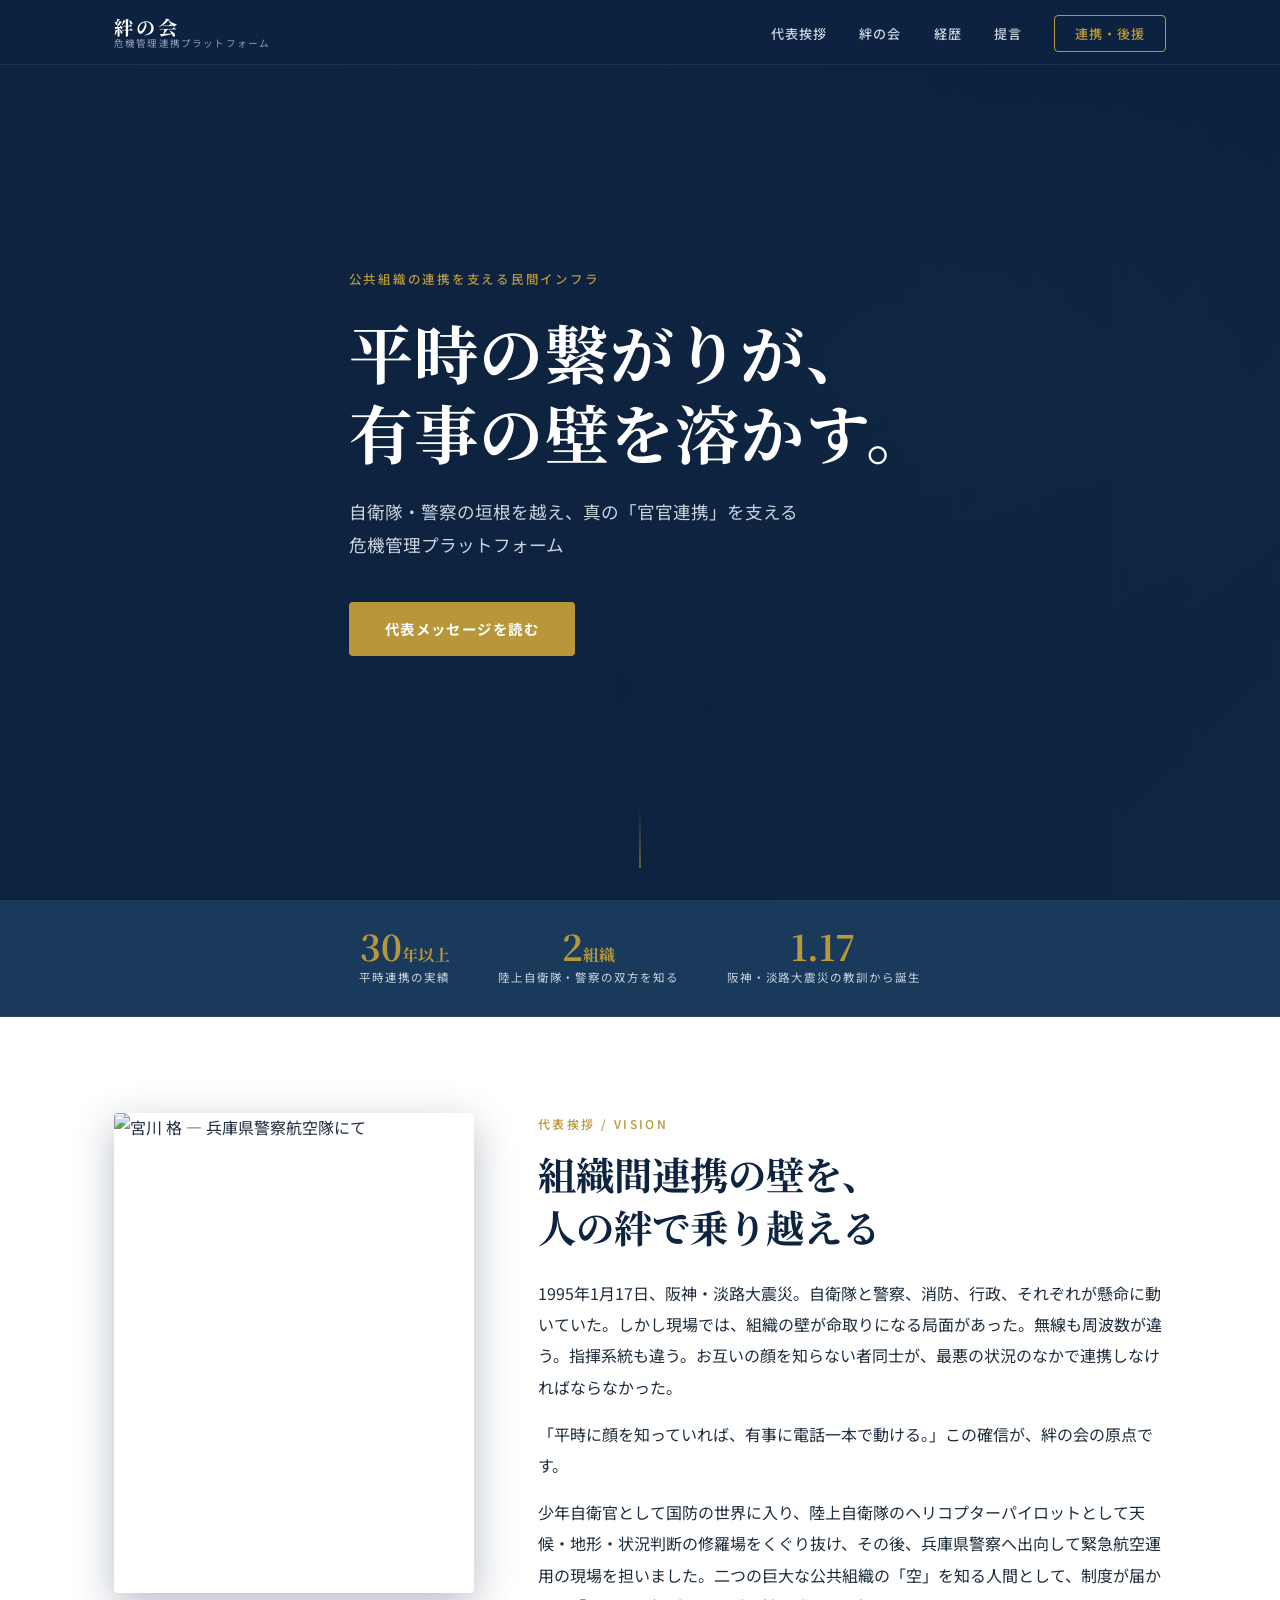
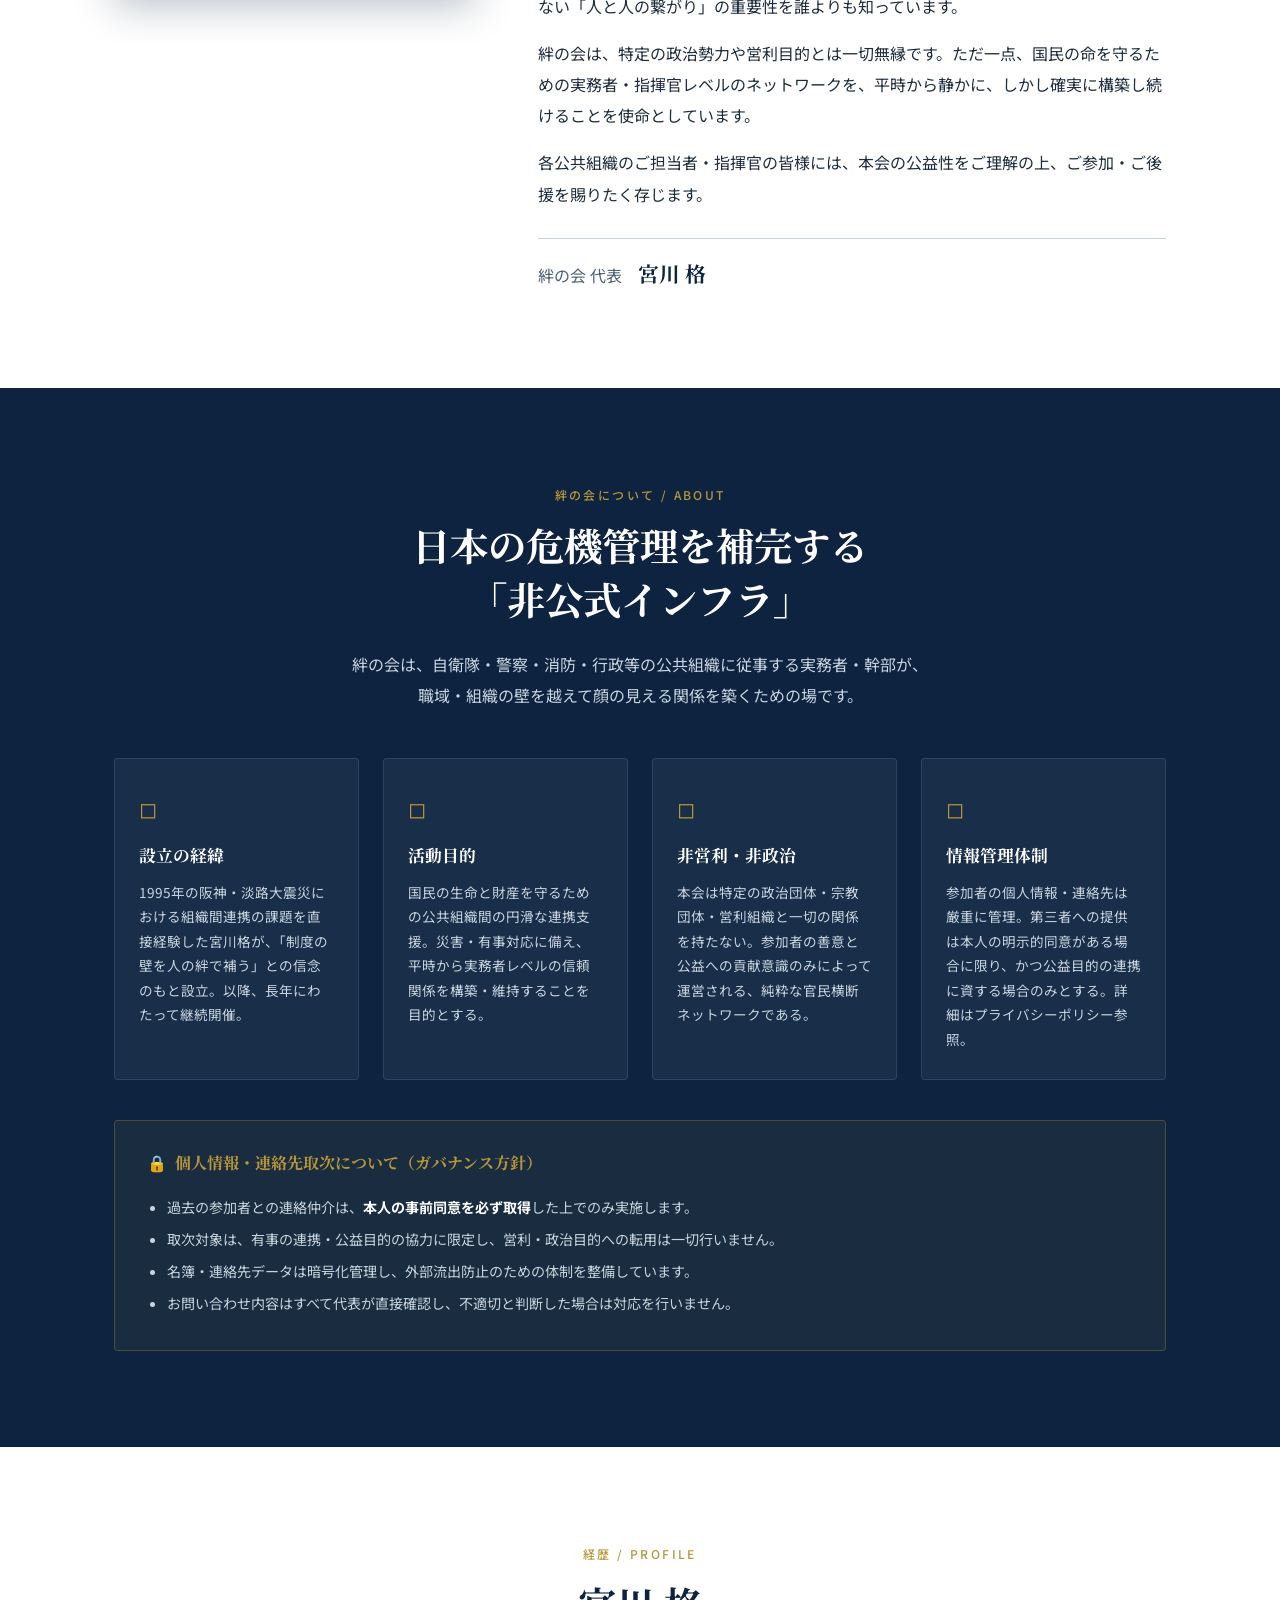
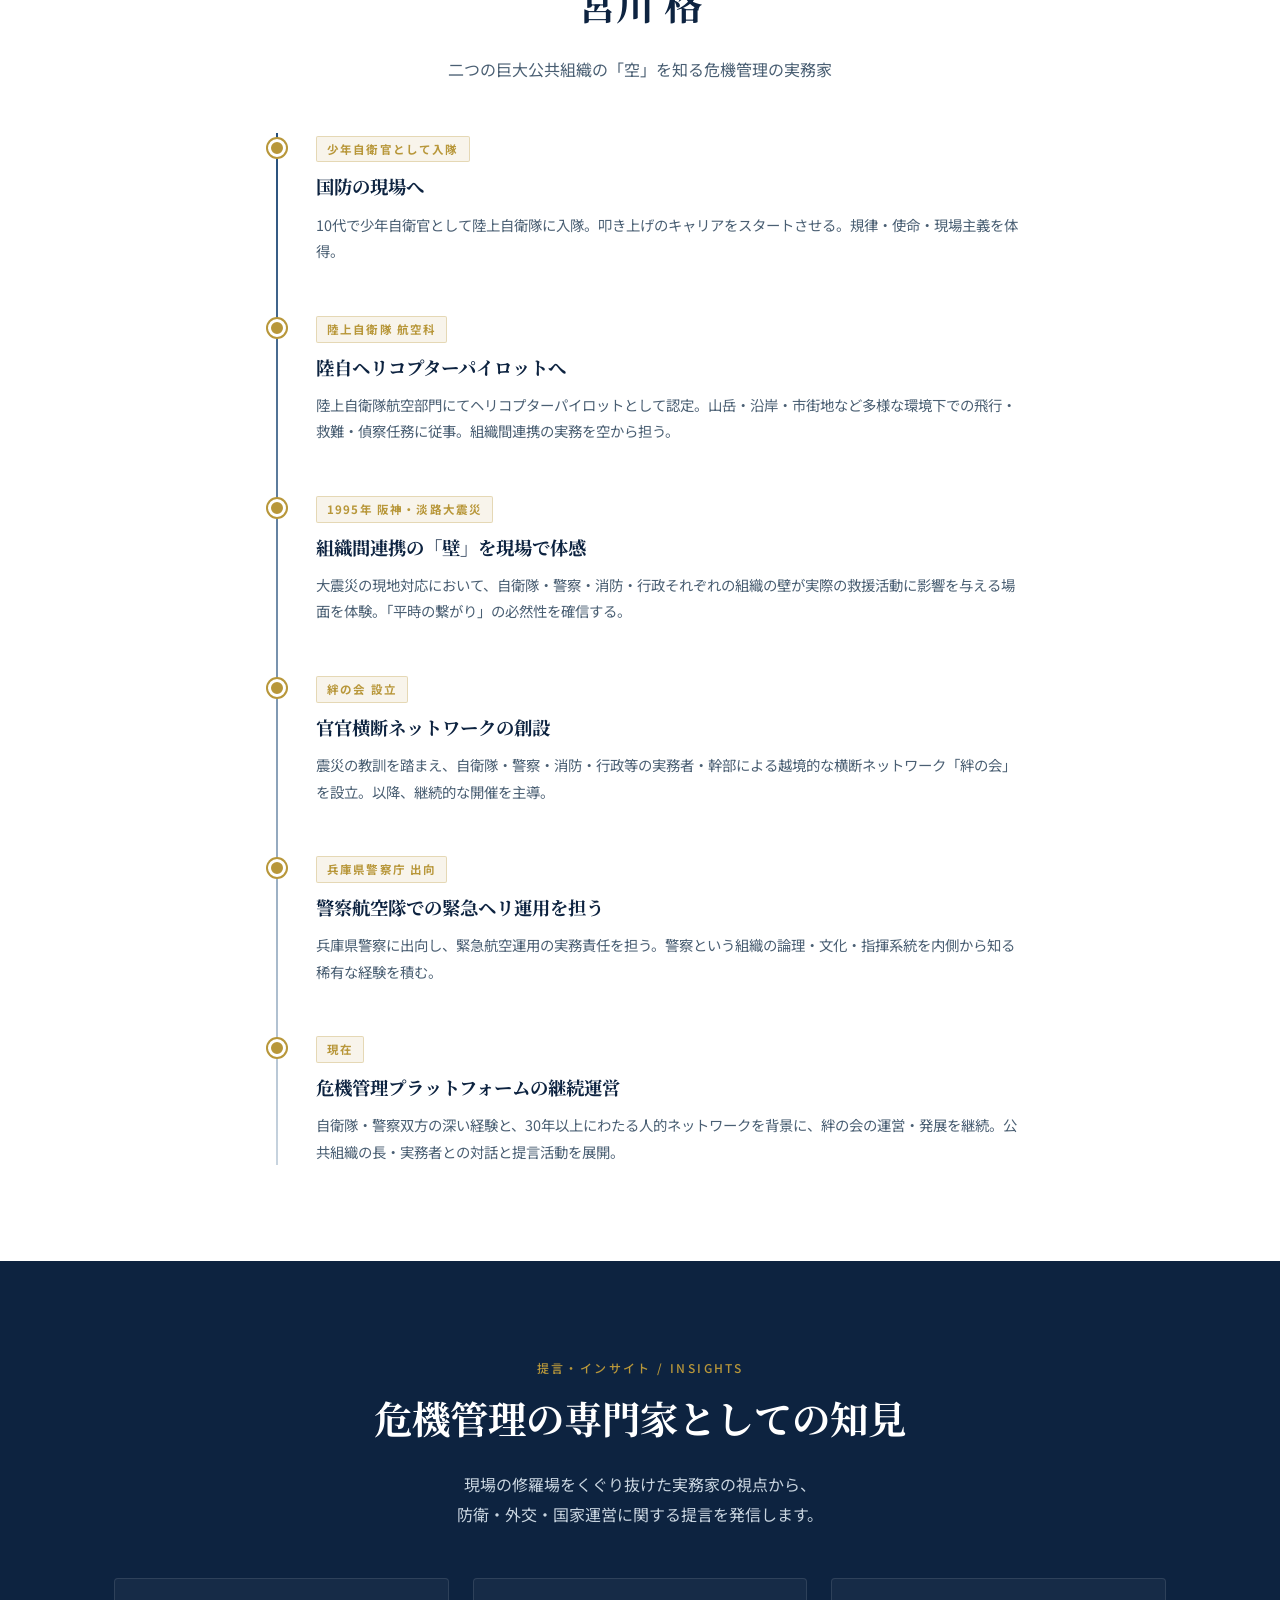
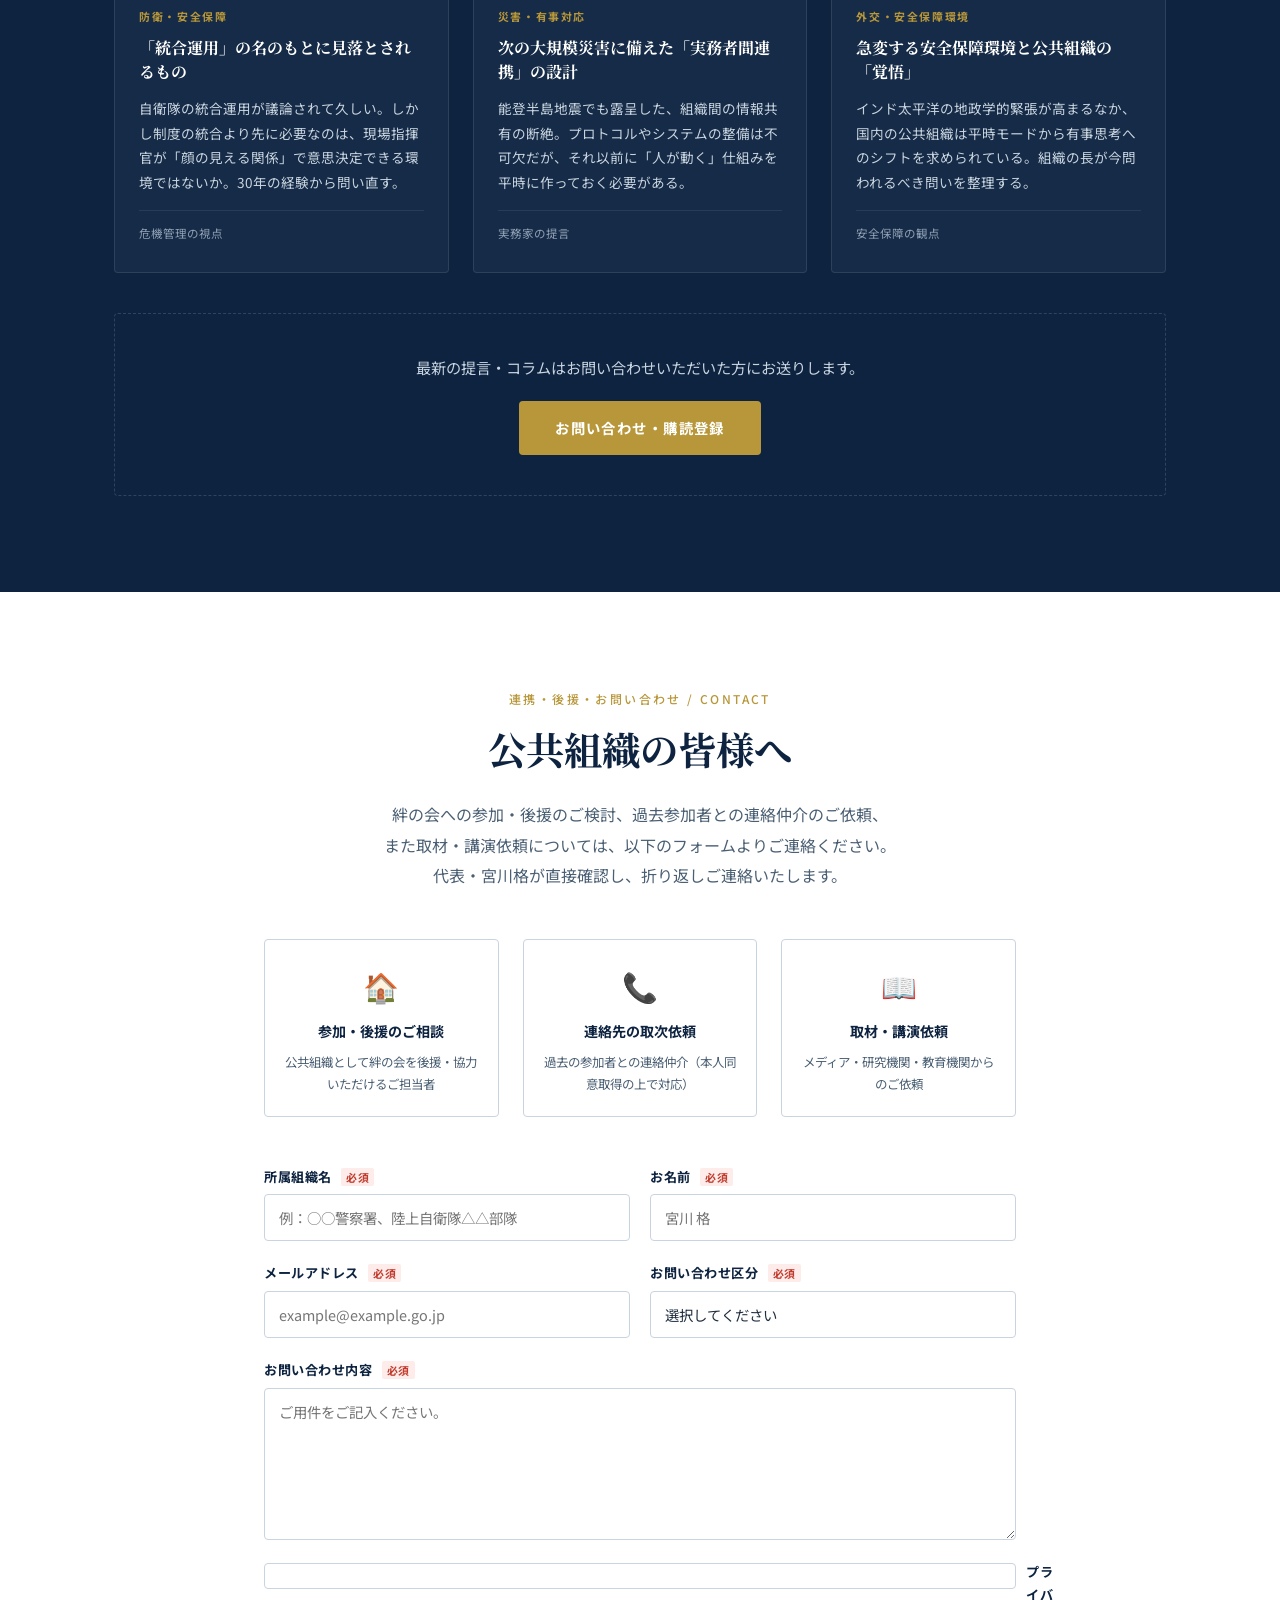
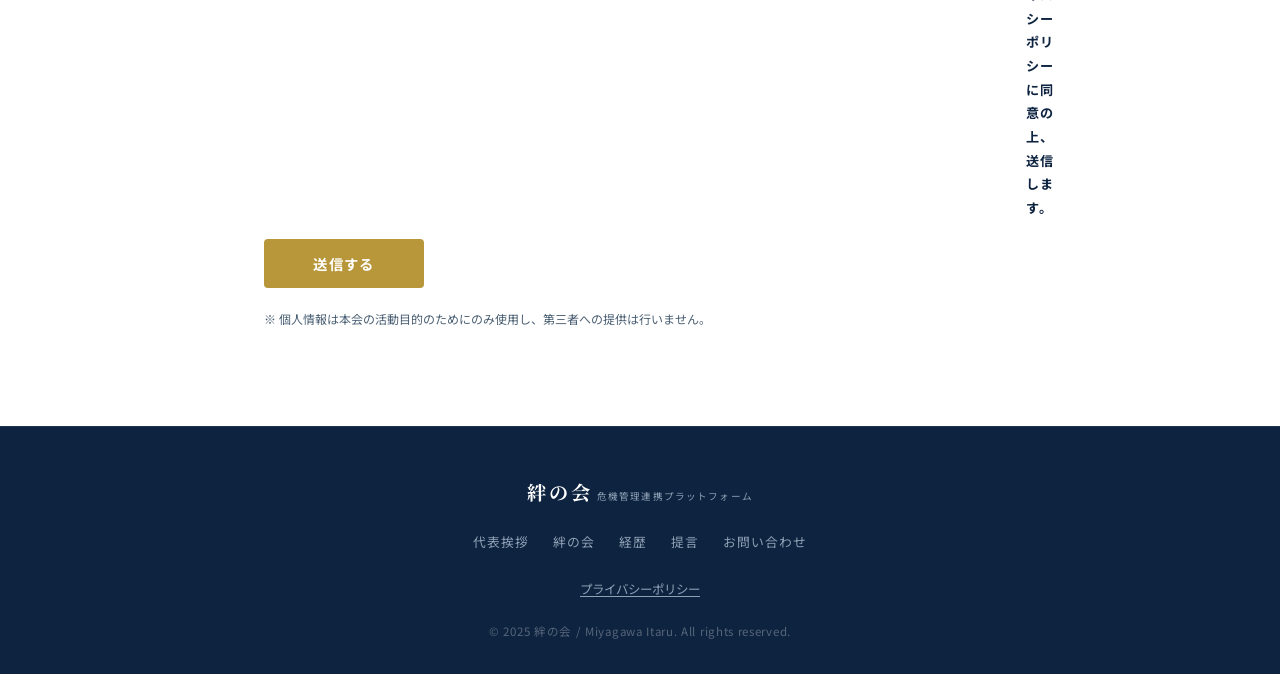
==== index.html @ 28631b9e "first commit" ====
<!DOCTYPE html>
<html lang="ja">
<head>
  <meta charset="UTF-8" />
  <meta name="viewport" content="width=device-width, initial-scale=1.0" />
  <title>絆の会｜宮川 格 公式サイト</title>
  <meta name="description" content="自衛隊・警察の垣根を越え、平時から顔の見える人の絆で有事に機能する危機管理プラットフォームを構築する「絆の会」代表 宮川格の公式サイト。" />
  <link rel="preconnect" href="https://fonts.googleapis.com" />
  <link rel="preconnect" href="https://fonts.gstatic.com" crossorigin />
  <link href="https://fonts.googleapis.com/css2?family=Noto+Serif+JP:wght@400;600;700&family=Noto+Sans+JP:wght@300;400;500;700&display=swap" rel="stylesheet" />
  <link rel="stylesheet" href="style.css" />
</head>
<body>

<!-- ========== HEADER ========== -->
<header id="site-header">
  <div class="header-inner container">
    <div class="logo">
      <span class="logo-ja">絆の会</span>
      <span class="logo-sub">危機管理連携プラットフォーム</span>
    </div>
    <nav class="global-nav">
      <ul>
        <li><a href="#vision">代表挨拶</a></li>
        <li><a href="#about">絆の会</a></li>
        <li><a href="#profile">経歴</a></li>
        <li><a href="#insights">提言</a></li>
        <li><a href="#contact" class="btn-contact">連携・後援</a></li>
      </ul>
    </nav>
    <button class="hamburger" aria-label="メニュー" aria-expanded="false">
      <span></span><span></span><span></span>
    </button>
  </div>
</header>

<!-- ========== HERO ========== -->
<section id="hero">
  <div class="hero-overlay"></div>
  <div class="hero-content container">
    <p class="hero-eyebrow">公共組織の連携を支える民間インフラ</p>
    <h1 class="hero-headline">
      平時の繋がりが、<br>有事の壁を溶かす。
    </h1>
    <p class="hero-sub">
      自衛隊・警察の垣根を越え、<br class="sp-only">真の「官官連携」を支える<br>
      危機管理プラットフォーム
    </p>
    <a href="#vision" class="btn-primary">代表メッセージを読む</a>
  </div>
  <div class="hero-scroll-hint">
    <span></span>
  </div>
</section>

<!-- ========== MISSION STRIP ========== -->
<div class="mission-strip">
  <div class="container mission-grid">
    <div class="mission-item">
      <span class="mission-num">30<small>年以上</small></span>
      <span class="mission-label">平時連携の実績</span>
    </div>
    <div class="mission-item">
      <span class="mission-num">2<small>組織</small></span>
      <span class="mission-label">陸上自衛隊・警察の双方を知る</span>
    </div>
    <div class="mission-item">
      <span class="mission-num">1.17</span>
      <span class="mission-label">阪神・淡路大震災の教訓から誕生</span>
    </div>
  </div>
</div>

<!-- ========== VISION ========== -->
<section id="vision" class="section">
  <div class="container two-col">
    <div class="col-img fade-in">
      <img src="images/miyagawa.jpg" alt="宮川 格 — 兵庫県警察航空隊にて" class="profile-photo" />
    </div>
    <div class="col-text fade-in">
      <p class="section-label">代表挨拶 / Vision</p>
      <h2 class="section-title">組織間連携の壁を、<br>人の絆で乗り越える</h2>
      <div class="speech">
        <p>
          1995年1月17日、阪神・淡路大震災。自衛隊と警察、消防、行政、それぞれが懸命に動いていた。しかし現場では、組織の壁が命取りになる局面があった。無線も周波数が違う。指揮系統も違う。お互いの顔を知らない者同士が、最悪の状況のなかで連携しなければならなかった。
        </p>
        <p>
          「平時に顔を知っていれば、有事に電話一本で動ける。」この確信が、絆の会の原点です。
        </p>
        <p>
          少年自衛官として国防の世界に入り、陸上自衛隊のヘリコプターパイロットとして天候・地形・状況判断の修羅場をくぐり抜け、その後、兵庫県警察へ出向して緊急航空運用の現場を担いました。二つの巨大な公共組織の「空」を知る人間として、制度が届かない「人と人の繋がり」の重要性を誰よりも知っています。
        </p>
        <p>
          絆の会は、特定の政治勢力や営利目的とは一切無縁です。ただ一点、国民の命を守るための実務者・指揮官レベルのネットワークを、平時から静かに、しかし確実に構築し続けることを使命としています。
        </p>
        <p>
          各公共組織のご担当者・指揮官の皆様には、本会の公益性をご理解の上、ご参加・ご後援を賜りたく存じます。
        </p>
      </div>
      <p class="signature">絆の会 代表&emsp;<strong>宮川 格</strong></p>
    </div>
  </div>
</section>

<!-- ========== ABOUT ========== -->
<section id="about" class="section section-dark">
  <div class="container">
    <p class="section-label center">絆の会について / About</p>
    <h2 class="section-title center">日本の危機管理を補完する<br>「非公式インフラ」</h2>
    <p class="section-lead center">
      絆の会は、自衛隊・警察・消防・行政等の公共組織に従事する実務者・幹部が、<br class="pc-only">
      職域・組織の壁を越えて顔の見える関係を築くための場です。
    </p>

    <div class="card-grid">
      <div class="card fade-in">
        <div class="card-icon">&#9723;</div>
        <h3>設立の経緯</h3>
        <p>1995年の阪神・淡路大震災における組織間連携の課題を直接経験した宮川格が、「制度の壁を人の絆で補う」との信念のもと設立。以降、長年にわたって継続開催。</p>
      </div>
      <div class="card fade-in">
        <div class="card-icon">&#9723;</div>
        <h3>活動目的</h3>
        <p>国民の生命と財産を守るための公共組織間の円滑な連携支援。災害・有事対応に備え、平時から実務者レベルの信頼関係を構築・維持することを目的とする。</p>
      </div>
      <div class="card fade-in">
        <div class="card-icon">&#9723;</div>
        <h3>非営利・非政治</h3>
        <p>本会は特定の政治団体・宗教団体・営利組織と一切の関係を持たない。参加者の善意と公益への貢献意識のみによって運営される、純粋な官民横断ネットワークである。</p>
      </div>
      <div class="card fade-in">
        <div class="card-icon">&#9723;</div>
        <h3>情報管理体制</h3>
        <p>参加者の個人情報・連絡先は厳重に管理。第三者への提供は本人の明示的同意がある場合に限り、かつ公益目的の連携に資する場合のみとする。詳細はプライバシーポリシー参照。</p>
      </div>
    </div>

    <div class="policy-box fade-in">
      <h3>&#128274;&ensp;個人情報・連絡先取次について（ガバナンス方針）</h3>
      <ul>
        <li>過去の参加者との連絡仲介は、<strong>本人の事前同意を必ず取得</strong>した上でのみ実施します。</li>
        <li>取次対象は、有事の連携・公益目的の協力に限定し、営利・政治目的への転用は一切行いません。</li>
        <li>名簿・連絡先データは暗号化管理し、外部流出防止のための体制を整備しています。</li>
        <li>お問い合わせ内容はすべて代表が直接確認し、不適切と判断した場合は対応を行いません。</li>
      </ul>
    </div>
  </div>
</section>

<!-- ========== PROFILE ========== -->
<section id="profile" class="section">
  <div class="container">
    <p class="section-label center">経歴 / Profile</p>
    <h2 class="section-title center">宮川 格</h2>
    <p class="section-lead center">二つの巨大公共組織の「空」を知る危機管理の実務家</p>

    <div class="timeline">
      <div class="timeline-item fade-in">
        <div class="timeline-dot"></div>
        <div class="timeline-content">
          <span class="timeline-tag">少年自衛官として入隊</span>
          <h4>国防の現場へ</h4>
          <p>10代で少年自衛官として陸上自衛隊に入隊。叩き上げのキャリアをスタートさせる。規律・使命・現場主義を体得。</p>
        </div>
      </div>
      <div class="timeline-item fade-in">
        <div class="timeline-dot"></div>
        <div class="timeline-content">
          <span class="timeline-tag">陸上自衛隊 航空科</span>
          <h4>陸自ヘリコプターパイロットへ</h4>
          <p>陸上自衛隊航空部門にてヘリコプターパイロットとして認定。山岳・沿岸・市街地など多様な環境下での飛行・救難・偵察任務に従事。組織間連携の実務を空から担う。</p>
        </div>
      </div>
      <div class="timeline-item fade-in">
        <div class="timeline-dot"></div>
        <div class="timeline-content">
          <span class="timeline-tag">1995年 阪神・淡路大震災</span>
          <h4>組織間連携の「壁」を現場で体感</h4>
          <p>大震災の現地対応において、自衛隊・警察・消防・行政それぞれの組織の壁が実際の救援活動に影響を与える場面を体験。「平時の繋がり」の必然性を確信する。</p>
        </div>
      </div>
      <div class="timeline-item fade-in">
        <div class="timeline-dot"></div>
        <div class="timeline-content">
          <span class="timeline-tag">絆の会 設立</span>
          <h4>官官横断ネットワークの創設</h4>
          <p>震災の教訓を踏まえ、自衛隊・警察・消防・行政等の実務者・幹部による越境的な横断ネットワーク「絆の会」を設立。以降、継続的な開催を主導。</p>
        </div>
      </div>
      <div class="timeline-item fade-in">
        <div class="timeline-dot"></div>
        <div class="timeline-content">
          <span class="timeline-tag">兵庫県警察庁 出向</span>
          <h4>警察航空隊での緊急ヘリ運用を担う</h4>
          <p>兵庫県警察に出向し、緊急航空運用の実務責任を担う。警察という組織の論理・文化・指揮系統を内側から知る稀有な経験を積む。</p>
        </div>
      </div>
      <div class="timeline-item fade-in">
        <div class="timeline-dot"></div>
        <div class="timeline-content">
          <span class="timeline-tag">現在</span>
          <h4>危機管理プラットフォームの継続運営</h4>
          <p>自衛隊・警察双方の深い経験と、30年以上にわたる人的ネットワークを背景に、絆の会の運営・発展を継続。公共組織の長・実務者との対話と提言活動を展開。</p>
        </div>
      </div>
    </div>
  </div>
</section>

<!-- ========== INSIGHTS ========== -->
<section id="insights" class="section section-dark">
  <div class="container">
    <p class="section-label center">提言・インサイト / Insights</p>
    <h2 class="section-title center">危機管理の専門家としての知見</h2>
    <p class="section-lead center">
      現場の修羅場をくぐり抜けた実務家の視点から、<br class="pc-only">
      防衛・外交・国家運営に関する提言を発信します。
    </p>

    <div class="insight-grid">
      <article class="insight-card fade-in">
        <div class="insight-cat">防衛・安全保障</div>
        <h3>「統合運用」の名のもとに見落とされるもの</h3>
        <p>自衛隊の統合運用が議論されて久しい。しかし制度の統合より先に必要なのは、現場指揮官が「顔の見える関係」で意思決定できる環境ではないか。30年の経験から問い直す。</p>
        <span class="insight-meta">危機管理の視点</span>
      </article>
      <article class="insight-card fade-in">
        <div class="insight-cat">災害・有事対応</div>
        <h3>次の大規模災害に備えた「実務者間連携」の設計</h3>
        <p>能登半島地震でも露呈した、組織間の情報共有の断絶。プロトコルやシステムの整備は不可欠だが、それ以前に「人が動く」仕組みを平時に作っておく必要がある。</p>
        <span class="insight-meta">実務家の提言</span>
      </article>
      <article class="insight-card fade-in">
        <div class="insight-cat">外交・安全保障環境</div>
        <h3>急変する安全保障環境と公共組織の「覚悟」</h3>
        <p>インド太平洋の地政学的緊張が高まるなか、国内の公共組織は平時モードから有事思考へのシフトを求められている。組織の長が今問われるべき問いを整理する。</p>
        <span class="insight-meta">安全保障の観点</span>
      </article>
    </div>

    <div class="insights-cta fade-in">
      <p>最新の提言・コラムはお問い合わせいただいた方にお送りします。</p>
      <a href="#contact" class="btn-primary">お問い合わせ・購読登録</a>
    </div>
  </div>
</section>

<!-- ========== CONTACT ========== -->
<section id="contact" class="section">
  <div class="container contact-wrap">
    <p class="section-label center">連携・後援・お問い合わせ / Contact</p>
    <h2 class="section-title center">公共組織の皆様へ</h2>
    <p class="section-lead center">
      絆の会への参加・後援のご検討、過去参加者との連絡仲介のご依頼、<br class="pc-only">
      また取材・講演依頼については、以下のフォームよりご連絡ください。<br>
      代表・宮川格が直接確認し、折り返しご連絡いたします。
    </p>

    <div class="contact-types fade-in">
      <div class="contact-type">
        <span class="ct-icon">&#127968;</span>
        <strong>参加・後援のご相談</strong>
        <p>公共組織として絆の会を後援・協力いただけるご担当者</p>
      </div>
      <div class="contact-type">
        <span class="ct-icon">&#128222;</span>
        <strong>連絡先の取次依頼</strong>
        <p>過去の参加者との連絡仲介（本人同意取得の上で対応）</p>
      </div>
      <div class="contact-type">
        <span class="ct-icon">&#128214;</span>
        <strong>取材・講演依頼</strong>
        <p>メディア・研究機関・教育機関からのご依頼</p>
      </div>
    </div>

    <form class="contact-form fade-in" id="contact-form" novalidate>
      <div class="form-row">
        <div class="form-group">
          <label for="org">所属組織名 <span class="req">必須</span></label>
          <input type="text" id="org" name="org" placeholder="例：○○警察署、陸上自衛隊△△部隊" required />
        </div>
        <div class="form-group">
          <label for="name">お名前 <span class="req">必須</span></label>
          <input type="text" id="name" name="name" placeholder="宮川 格" required />
        </div>
      </div>
      <div class="form-row">
        <div class="form-group">
          <label for="email">メールアドレス <span class="req">必須</span></label>
          <input type="email" id="email" name="email" placeholder="example@example.go.jp" required />
        </div>
        <div class="form-group">
          <label for="purpose">お問い合わせ区分 <span class="req">必須</span></label>
          <select id="purpose" name="purpose" required>
            <option value="">選択してください</option>
            <option value="join">絆の会への参加</option>
            <option value="support">後援・協力のご相談</option>
            <option value="relay">連絡先の取次依頼</option>
            <option value="media">取材・講演依頼</option>
            <option value="other">その他</option>
          </select>
        </div>
      </div>
      <div class="form-group">
        <label for="message">お問い合わせ内容 <span class="req">必須</span></label>
        <textarea id="message" name="message" rows="6" placeholder="ご用件をご記入ください。" required></textarea>
      </div>
      <div class="form-group consent-group">
        <label class="checkbox-label">
          <input type="checkbox" name="consent" required />
          <span>プライバシーポリシーに同意の上、送信します。</span>
        </label>
      </div>
      <button type="submit" class="btn-primary btn-submit">送信する</button>
      <p class="form-note">※ 個人情報は本会の活動目的のためにのみ使用し、第三者への提供は行いません。</p>
    </form>
  </div>
</section>

<!-- ========== FOOTER ========== -->
<footer id="site-footer">
  <div class="container footer-inner">
    <div class="footer-logo">
      <span class="logo-ja">絆の会</span>
      <span class="logo-sub">危機管理連携プラットフォーム</span>
    </div>
    <nav class="footer-nav">
      <a href="#vision">代表挨拶</a>
      <a href="#about">絆の会</a>
      <a href="#profile">経歴</a>
      <a href="#insights">提言</a>
      <a href="#contact">お問い合わせ</a>
    </nav>
    <p class="footer-policy">
      <a href="#" id="policy-link">プライバシーポリシー</a>
    </p>
    <p class="footer-copy">&copy; 2025 絆の会 / Miyagawa Itaru. All rights reserved.</p>
  </div>
</footer>

<!-- Privacy Policy Modal -->
<div id="policy-modal" class="modal" role="dialog" aria-modal="true" aria-labelledby="modal-title">
  <div class="modal-inner">
    <button class="modal-close" aria-label="閉じる">&times;</button>
    <h2 id="modal-title">プライバシーポリシー</h2>
    <p><strong>1. 個人情報の取得</strong><br>本サイトのお問い合わせフォームにて取得する個人情報（氏名、所属、メールアドレス等）は、本会の運営目的の範囲内でのみ使用します。</p>
    <p><strong>2. 利用目的</strong><br>取得した個人情報は、お問い合わせへの回答・絆の会の活動連絡・連絡先取次（本人同意がある場合のみ）に使用します。</p>
    <p><strong>3. 第三者への提供</strong><br>法令に基づく場合、または本人の明示的な同意がある場合を除き、個人情報を第三者に提供・販売・貸与することは一切ありません。</p>
    <p><strong>4. 安全管理</strong><br>個人情報へのアクセスを代表に限定し、不正アクセス・漏洩・改ざんの防止に努めます。</p>
    <p><strong>5. 開示・訂正・削除</strong><br>ご本人から個人情報の開示・訂正・削除の申し出があった場合は、合理的な範囲内で速やかに対応いたします。</p>
    <p><strong>6. お問い合わせ</strong><br>プライバシーポリシーに関するご質問は、本サイトのお問い合わせフォームよりご連絡ください。</p>
  </div>
</div>
<div id="modal-overlay" class="modal-overlay"></div>

<script src="main.js"></script>
</body>
</html>
---- style.css ----
/* ===== RESET & BASE ===== */
*, *::before, *::after { box-sizing: border-box; margin: 0; padding: 0; }

:root {
  --navy:      #0d2340;
  --navy-mid:  #1a3a5c;
  --navy-light:#254e7a;
  --silver:    #8fa0b4;
  --silver-lt: #c8d4df;
  --white:     #ffffff;
  --off-white: #f4f6f8;
  --text:      #1e2d3d;
  --text-sub:  #4a5f73;
  --gold:      #b8973a;
  --gold-lt:   #d4b25a;
  --serif:     'Noto Serif JP', serif;
  --sans:      'Noto Sans JP', sans-serif;
  --radius:    4px;
  --transition: 0.3s ease;
}

html { scroll-behavior: smooth; font-size: 16px; }

body {
  font-family: var(--sans);
  color: var(--text);
  background: var(--white);
  line-height: 1.8;
  -webkit-font-smoothing: antialiased;
}

.container {
  max-width: 1100px;
  margin: 0 auto;
  padding: 0 24px;
}

img { max-width: 100%; display: block; }

a { color: inherit; text-decoration: none; }

/* ===== TYPOGRAPHY ===== */
.section-label {
  font-family: var(--sans);
  font-size: 0.75rem;
  font-weight: 500;
  letter-spacing: 0.2em;
  text-transform: uppercase;
  color: var(--gold);
  display: block;
  margin-bottom: 12px;
}
.section-label.center { text-align: center; }

.section-title {
  font-family: var(--serif);
  font-size: clamp(1.6rem, 3vw, 2.4rem);
  font-weight: 700;
  line-height: 1.4;
  color: var(--navy);
  margin-bottom: 24px;
}
.section-title.center { text-align: center; }

.section-lead {
  font-size: 1rem;
  color: var(--text-sub);
  line-height: 1.9;
  margin-bottom: 48px;
}
.section-lead.center { text-align: center; }

/* ===== BUTTONS ===== */
.btn-primary {
  display: inline-block;
  padding: 14px 36px;
  background: var(--gold);
  color: var(--white);
  font-family: var(--sans);
  font-weight: 700;
  font-size: 0.9rem;
  letter-spacing: 0.1em;
  border: none;
  cursor: pointer;
  border-radius: var(--radius);
  transition: background var(--transition), transform var(--transition);
}
.btn-primary:hover { background: var(--gold-lt); transform: translateY(-2px); }

/* ===== HEADER ===== */
#site-header {
  position: fixed;
  top: 0; left: 0; right: 0;
  z-index: 1000;
  background: rgba(13, 35, 64, 0.97);
  backdrop-filter: blur(6px);
  border-bottom: 1px solid rgba(255,255,255,0.08);
  transition: box-shadow var(--transition);
}
#site-header.scrolled { box-shadow: 0 2px 20px rgba(0,0,0,0.4); }

.header-inner {
  display: flex;
  align-items: center;
  justify-content: space-between;
  height: 64px;
}

.logo {
  display: flex;
  flex-direction: column;
  line-height: 1.2;
}
.logo-ja {
  font-family: var(--serif);
  font-size: 1.2rem;
  font-weight: 700;
  color: var(--white);
  letter-spacing: 0.15em;
}
.logo-sub {
  font-size: 0.6rem;
  color: var(--silver);
  letter-spacing: 0.12em;
}

.global-nav ul {
  display: flex;
  gap: 32px;
  list-style: none;
}
.global-nav a {
  font-size: 0.82rem;
  font-weight: 500;
  color: var(--silver-lt);
  letter-spacing: 0.08em;
  transition: color var(--transition);
  white-space: nowrap;
}
.global-nav a:hover { color: var(--white); }
.global-nav .btn-contact {
  padding: 8px 20px;
  border: 1px solid var(--gold);
  border-radius: var(--radius);
  color: var(--gold);
}
.global-nav .btn-contact:hover { background: var(--gold); color: var(--white); }

.hamburger {
  display: none;
  flex-direction: column;
  justify-content: center;
  gap: 5px;
  background: none;
  border: none;
  cursor: pointer;
  padding: 4px;
}
.hamburger span {
  display: block;
  width: 24px;
  height: 2px;
  background: var(--white);
  transition: transform var(--transition), opacity var(--transition);
}

/* ===== HERO ===== */
#hero {
  position: relative;
  min-height: 100vh;
  display: flex;
  align-items: center;
  background: linear-gradient(135deg, var(--navy) 0%, #0a1d35 50%, #112845 100%);
  overflow: hidden;
  padding-top: 64px;
}

#hero::before {
  content: '';
  position: absolute;
  inset: 0;
  background:
    radial-gradient(ellipse 60% 60% at 70% 40%, rgba(26,58,92,0.5) 0%, transparent 70%),
    repeating-linear-gradient(
      90deg,
      transparent,
      transparent 79px,
      rgba(255,255,255,0.02) 80px
    );
}

.hero-overlay {
  position: absolute;
  inset: 0;
  background: linear-gradient(to right, rgba(13,35,64,0.9) 40%, rgba(13,35,64,0.4) 100%);
}

.hero-content {
  position: relative;
  z-index: 2;
  max-width: 680px;
  padding-top: 40px;
  padding-bottom: 80px;
}

.hero-eyebrow {
  font-size: 0.78rem;
  font-weight: 500;
  letter-spacing: 0.22em;
  color: var(--gold);
  text-transform: uppercase;
  margin-bottom: 20px;
}

.hero-headline {
  font-family: var(--serif);
  font-size: clamp(2.4rem, 5vw, 4rem);
  font-weight: 700;
  line-height: 1.25;
  color: var(--white);
  margin-bottom: 24px;
  letter-spacing: 0.02em;
}

.hero-sub {
  font-size: clamp(0.95rem, 1.5vw, 1.1rem);
  color: var(--silver-lt);
  line-height: 1.9;
  margin-bottom: 40px;
}

.hero-scroll-hint {
  position: absolute;
  bottom: 32px;
  left: 50%;
  transform: translateX(-50%);
}
.hero-scroll-hint span {
  display: block;
  width: 1px;
  height: 60px;
  background: linear-gradient(to bottom, transparent, var(--gold));
  margin: 0 auto;
  animation: scrollDown 2s ease-in-out infinite;
}
@keyframes scrollDown {
  0% { opacity: 0; transform: scaleY(0); transform-origin: top; }
  50% { opacity: 1; transform: scaleY(1); }
  100% { opacity: 0; transform: scaleY(1) translateY(20px); }
}

/* ===== MISSION STRIP ===== */
.mission-strip {
  background: var(--navy-mid);
  padding: 28px 0;
  border-bottom: 1px solid rgba(255,255,255,0.06);
}
.mission-grid {
  display: flex;
  justify-content: center;
  gap: 48px;
  flex-wrap: wrap;
}
.mission-item {
  display: flex;
  flex-direction: column;
  align-items: center;
  color: var(--white);
}
.mission-num {
  font-family: var(--serif);
  font-size: 2.2rem;
  font-weight: 700;
  color: var(--gold);
  line-height: 1;
}
.mission-num small { font-size: 1rem; }
.mission-label {
  font-size: 0.72rem;
  color: var(--silver-lt);
  letter-spacing: 0.08em;
  margin-top: 4px;
}

/* ===== SECTIONS ===== */
.section { padding: 96px 0; }
.section-dark {
  background: var(--navy);
}
.section-dark .section-title { color: var(--white); }
.section-dark .section-lead { color: var(--silver-lt); }
.section-dark .section-label { color: var(--gold); }

/* ===== VISION / TWO COL ===== */
.two-col {
  display: grid;
  grid-template-columns: 360px 1fr;
  gap: 64px;
  align-items: start;
}

.profile-photo {
  width: 100%;
  aspect-ratio: 3/4;
  object-fit: cover;
  object-position: center top;
  border-radius: var(--radius);
  box-shadow: 0 12px 40px rgba(13,35,64,0.3);
}

.speech p {
  margin-bottom: 16px;
  color: var(--text);
  line-height: 1.95;
}

.signature {
  margin-top: 28px;
  font-size: 1rem;
  color: var(--text-sub);
  border-top: 1px solid var(--silver-lt);
  padding-top: 16px;
}
.signature strong {
  font-family: var(--serif);
  font-size: 1.3rem;
  color: var(--navy);
}

/* ===== CARDS ===== */
.card-grid {
  display: grid;
  grid-template-columns: repeat(auto-fit, minmax(220px, 1fr));
  gap: 24px;
  margin-bottom: 40px;
}

.card {
  background: rgba(255,255,255,0.05);
  border: 1px solid rgba(255,255,255,0.1);
  border-radius: var(--radius);
  padding: 28px 24px;
  transition: background var(--transition), transform var(--transition);
}
.card:hover { background: rgba(255,255,255,0.09); transform: translateY(-4px); }
.card-icon { font-size: 1.4rem; color: var(--gold); margin-bottom: 12px; }
.card h3 {
  font-family: var(--serif);
  font-size: 1.05rem;
  color: var(--white);
  margin-bottom: 10px;
}
.card p { font-size: 0.85rem; color: var(--silver-lt); line-height: 1.8; }

.policy-box {
  background: rgba(184,151,58,0.08);
  border: 1px solid rgba(184,151,58,0.3);
  border-radius: var(--radius);
  padding: 28px 32px;
}
.policy-box h3 {
  font-family: var(--serif);
  color: var(--gold);
  font-size: 1rem;
  margin-bottom: 16px;
}
.policy-box ul { padding-left: 20px; }
.policy-box li {
  font-size: 0.88rem;
  color: var(--silver-lt);
  line-height: 1.85;
  margin-bottom: 6px;
}
.policy-box strong { color: var(--white); }

/* ===== TIMELINE ===== */
.timeline {
  position: relative;
  max-width: 760px;
  margin: 0 auto;
}
.timeline::before {
  content: '';
  position: absolute;
  left: 16px;
  top: 0; bottom: 0;
  width: 2px;
  background: linear-gradient(to bottom, var(--navy-light), var(--silver-lt));
}

.timeline-item {
  position: relative;
  padding-left: 56px;
  margin-bottom: 48px;
}
.timeline-item:last-child { margin-bottom: 0; }

.timeline-dot {
  position: absolute;
  left: 8px;
  top: 6px;
  width: 18px;
  height: 18px;
  border-radius: 50%;
  background: var(--gold);
  border: 3px solid var(--white);
  box-shadow: 0 0 0 2px var(--gold);
}

.timeline-tag {
  display: inline-block;
  font-size: 0.72rem;
  font-weight: 700;
  letter-spacing: 0.1em;
  color: var(--gold);
  background: rgba(184,151,58,0.1);
  border: 1px solid rgba(184,151,58,0.3);
  padding: 2px 10px;
  border-radius: 2px;
  margin-bottom: 8px;
}

.timeline-content h4 {
  font-family: var(--serif);
  font-size: 1.15rem;
  color: var(--navy);
  margin-bottom: 8px;
}
.timeline-content p { font-size: 0.9rem; color: var(--text-sub); line-height: 1.85; }

/* ===== INSIGHTS ===== */
.insight-grid {
  display: grid;
  grid-template-columns: repeat(auto-fit, minmax(280px, 1fr));
  gap: 24px;
  margin-bottom: 40px;
}

.insight-card {
  background: rgba(255,255,255,0.04);
  border: 1px solid rgba(255,255,255,0.1);
  border-radius: var(--radius);
  padding: 28px 24px;
  transition: background var(--transition), transform var(--transition);
}
.insight-card:hover { background: rgba(255,255,255,0.08); transform: translateY(-4px); }

.insight-cat {
  font-size: 0.68rem;
  font-weight: 700;
  letter-spacing: 0.15em;
  color: var(--gold);
  text-transform: uppercase;
  margin-bottom: 10px;
}

.insight-card h3 {
  font-family: var(--serif);
  font-size: 1rem;
  color: var(--white);
  margin-bottom: 12px;
  line-height: 1.5;
}

.insight-card p { font-size: 0.85rem; color: var(--silver-lt); line-height: 1.8; }

.insight-meta {
  display: block;
  font-size: 0.72rem;
  color: var(--silver);
  margin-top: 16px;
  padding-top: 12px;
  border-top: 1px solid rgba(255,255,255,0.08);
}

.insights-cta {
  text-align: center;
  padding: 40px;
  border: 1px dashed rgba(255,255,255,0.15);
  border-radius: var(--radius);
}
.insights-cta p {
  color: var(--silver-lt);
  margin-bottom: 20px;
  font-size: 0.95rem;
}

/* ===== CONTACT ===== */
.contact-wrap { max-width: 800px; }

.contact-types {
  display: flex;
  gap: 24px;
  margin-bottom: 48px;
  flex-wrap: wrap;
}
.contact-type {
  flex: 1;
  min-width: 180px;
  text-align: center;
  padding: 20px 16px;
  border: 1px solid var(--silver-lt);
  border-radius: var(--radius);
}
.ct-icon { font-size: 1.8rem; display: block; margin-bottom: 8px; }
.contact-type strong {
  display: block;
  font-size: 0.88rem;
  color: var(--navy);
  margin-bottom: 6px;
}
.contact-type p { font-size: 0.78rem; color: var(--text-sub); }

.contact-form { display: flex; flex-direction: column; gap: 20px; }

.form-row {
  display: grid;
  grid-template-columns: 1fr 1fr;
  gap: 20px;
}

.form-group { display: flex; flex-direction: column; gap: 6px; }

.form-group label {
  font-size: 0.82rem;
  font-weight: 700;
  color: var(--navy);
  letter-spacing: 0.04em;
}

.req {
  font-size: 0.68rem;
  color: #c0392b;
  background: #fdecea;
  padding: 1px 5px;
  border-radius: 2px;
  margin-left: 6px;
}

.form-group input,
.form-group select,
.form-group textarea {
  width: 100%;
  padding: 12px 14px;
  border: 1px solid var(--silver-lt);
  border-radius: var(--radius);
  font-family: var(--sans);
  font-size: 0.9rem;
  color: var(--text);
  background: var(--white);
  transition: border-color var(--transition), box-shadow var(--transition);
  outline: none;
  appearance: none;
}

.form-group input:focus,
.form-group select:focus,
.form-group textarea:focus {
  border-color: var(--navy-light);
  box-shadow: 0 0 0 3px rgba(37,78,122,0.12);
}

.form-group textarea { resize: vertical; min-height: 140px; }

.checkbox-label {
  display: flex;
  align-items: flex-start;
  gap: 10px;
  cursor: pointer;
  font-size: 0.85rem;
  color: var(--text-sub);
}
.checkbox-label input { margin-top: 3px; flex-shrink: 0; }

.btn-submit { align-self: flex-start; min-width: 160px; }

.form-note {
  font-size: 0.75rem;
  color: var(--text-sub);
}

/* ===== FOOTER ===== */
#site-footer {
  background: var(--navy);
  border-top: 1px solid rgba(255,255,255,0.08);
  padding: 48px 0 32px;
}

.footer-inner {
  display: flex;
  flex-direction: column;
  align-items: center;
  gap: 20px;
  text-align: center;
}

.footer-nav {
  display: flex;
  gap: 24px;
  flex-wrap: wrap;
  justify-content: center;
}
.footer-nav a {
  font-size: 0.8rem;
  color: var(--silver);
  letter-spacing: 0.08em;
  transition: color var(--transition);
}
.footer-nav a:hover { color: var(--white); }

.footer-policy a {
  font-size: 0.78rem;
  color: var(--silver);
  text-decoration: underline;
  text-underline-offset: 2px;
}
.footer-policy a:hover { color: var(--gold); }

.footer-copy {
  font-size: 0.72rem;
  color: rgba(255,255,255,0.3);
  letter-spacing: 0.06em;
}

/* ===== MODAL ===== */
.modal-overlay {
  display: none;
  position: fixed;
  inset: 0;
  background: rgba(0,0,0,0.7);
  z-index: 2000;
}
.modal {
  display: none;
  position: fixed;
  top: 50%;
  left: 50%;
  transform: translate(-50%, -50%);
  z-index: 2001;
  background: var(--white);
  border-radius: var(--radius);
  padding: 40px;
  max-width: 600px;
  width: 90%;
  max-height: 80vh;
  overflow-y: auto;
}
.modal.active, .modal-overlay.active { display: block; }

.modal h2 {
  font-family: var(--serif);
  color: var(--navy);
  margin-bottom: 20px;
  font-size: 1.3rem;
}
.modal p {
  font-size: 0.85rem;
  color: var(--text-sub);
  line-height: 1.85;
  margin-bottom: 14px;
}
.modal strong { color: var(--navy); }

.modal-close {
  position: absolute;
  top: 16px;
  right: 20px;
  background: none;
  border: none;
  font-size: 1.6rem;
  color: var(--text-sub);
  cursor: pointer;
  line-height: 1;
}
.modal-close:hover { color: var(--navy); }

/* ===== FADE IN ANIMATION ===== */
.fade-in {
  opacity: 0;
  transform: translateY(24px);
  transition: opacity 0.7s ease, transform 0.7s ease;
}
.fade-in.visible {
  opacity: 1;
  transform: translateY(0);
}

/* ===== UTILITIES ===== */
.pc-only { display: inline; }
.sp-only { display: none; }

/* ===== RESPONSIVE ===== */
@media (max-width: 900px) {
  .two-col {
    grid-template-columns: 1fr;
  }
  .photo-placeholder { aspect-ratio: 4/3; max-width: 360px; }
  .col-img { display: flex; justify-content: center; }
  .form-row { grid-template-columns: 1fr; }
}

@media (max-width: 768px) {
  .global-nav { display: none; }
  .global-nav.open {
    display: flex;
    position: fixed;
    top: 64px; left: 0; right: 0;
    background: var(--navy);
    flex-direction: column;
    padding: 16px 0;
    border-top: 1px solid rgba(255,255,255,0.08);
  }
  .global-nav.open ul {
    flex-direction: column;
    gap: 0;
  }
  .global-nav.open a {
    display: block;
    padding: 14px 28px;
    font-size: 0.95rem;
    border-bottom: 1px solid rgba(255,255,255,0.06);
  }
  .hamburger { display: flex; }

  .section { padding: 64px 0; }
  .pc-only { display: none; }
  .sp-only { display: inline; }

  .mission-grid { gap: 28px; }

  .contact-types { gap: 16px; }
}
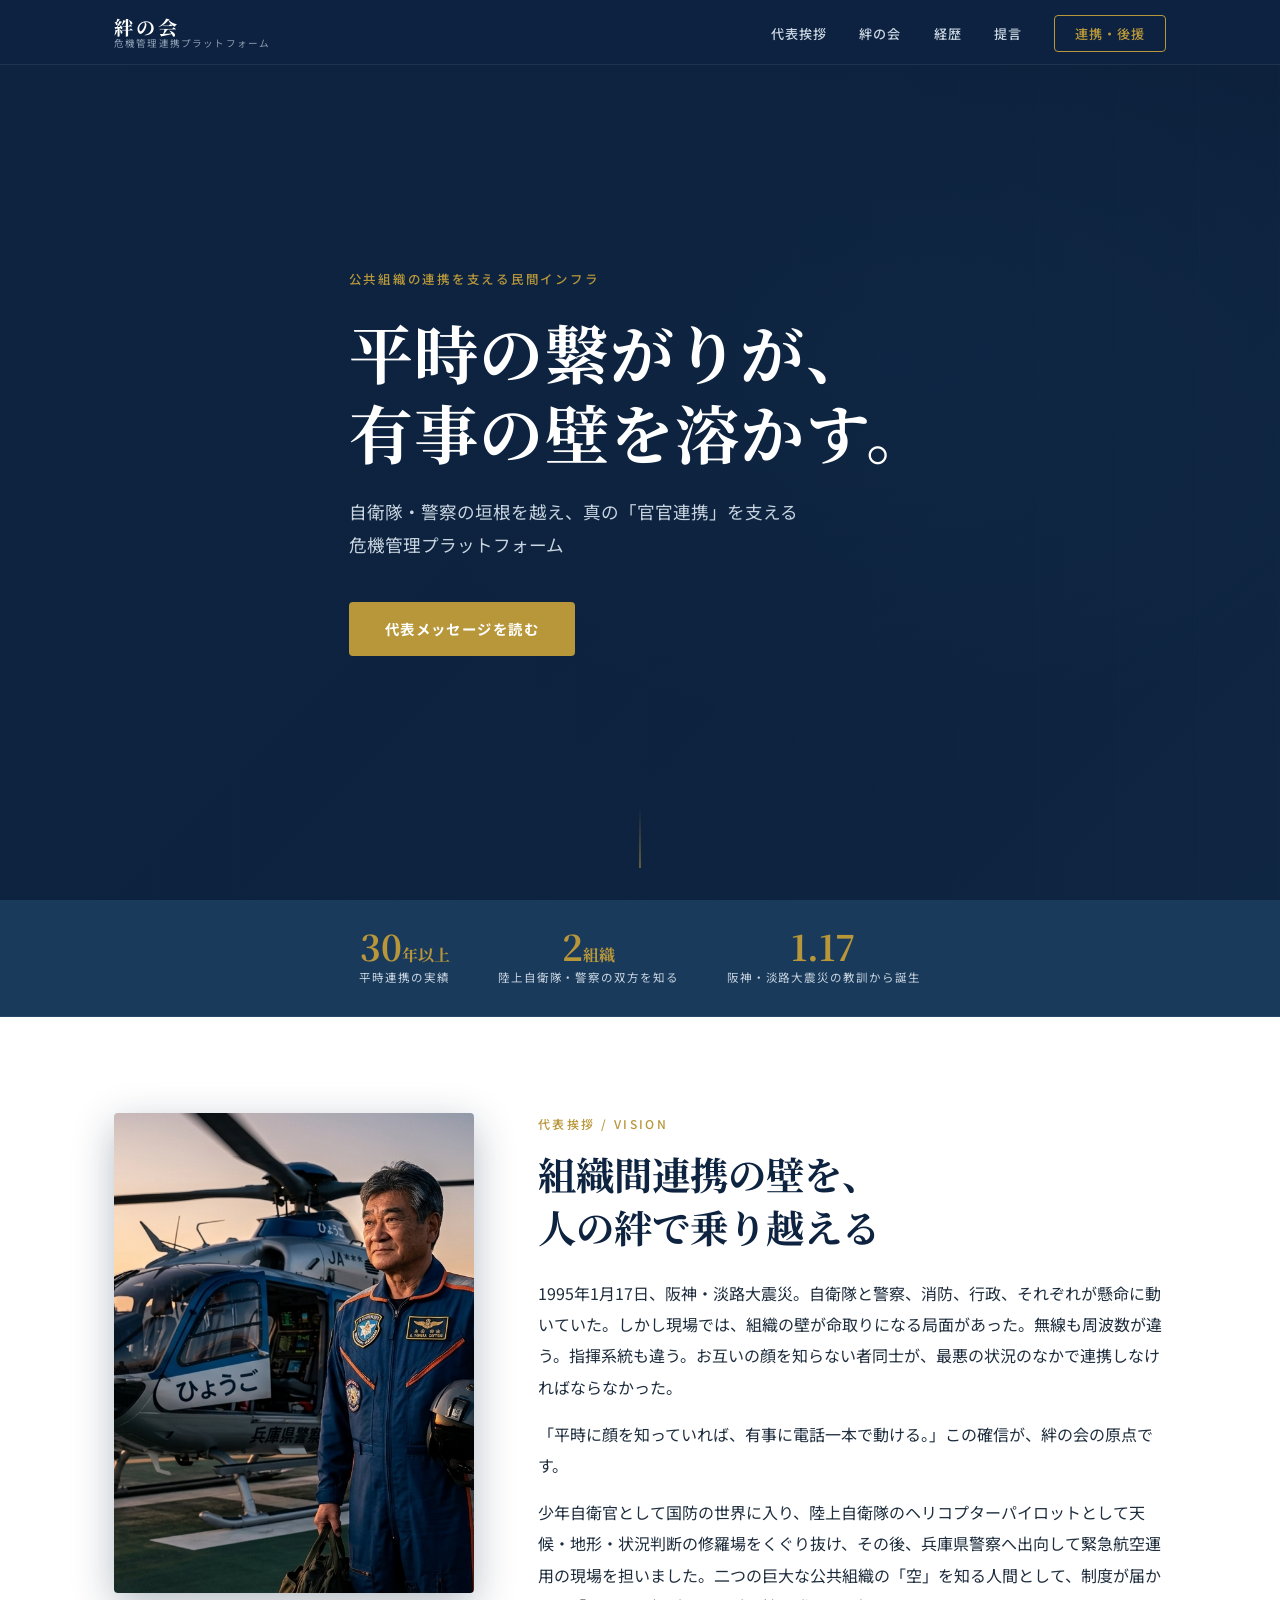
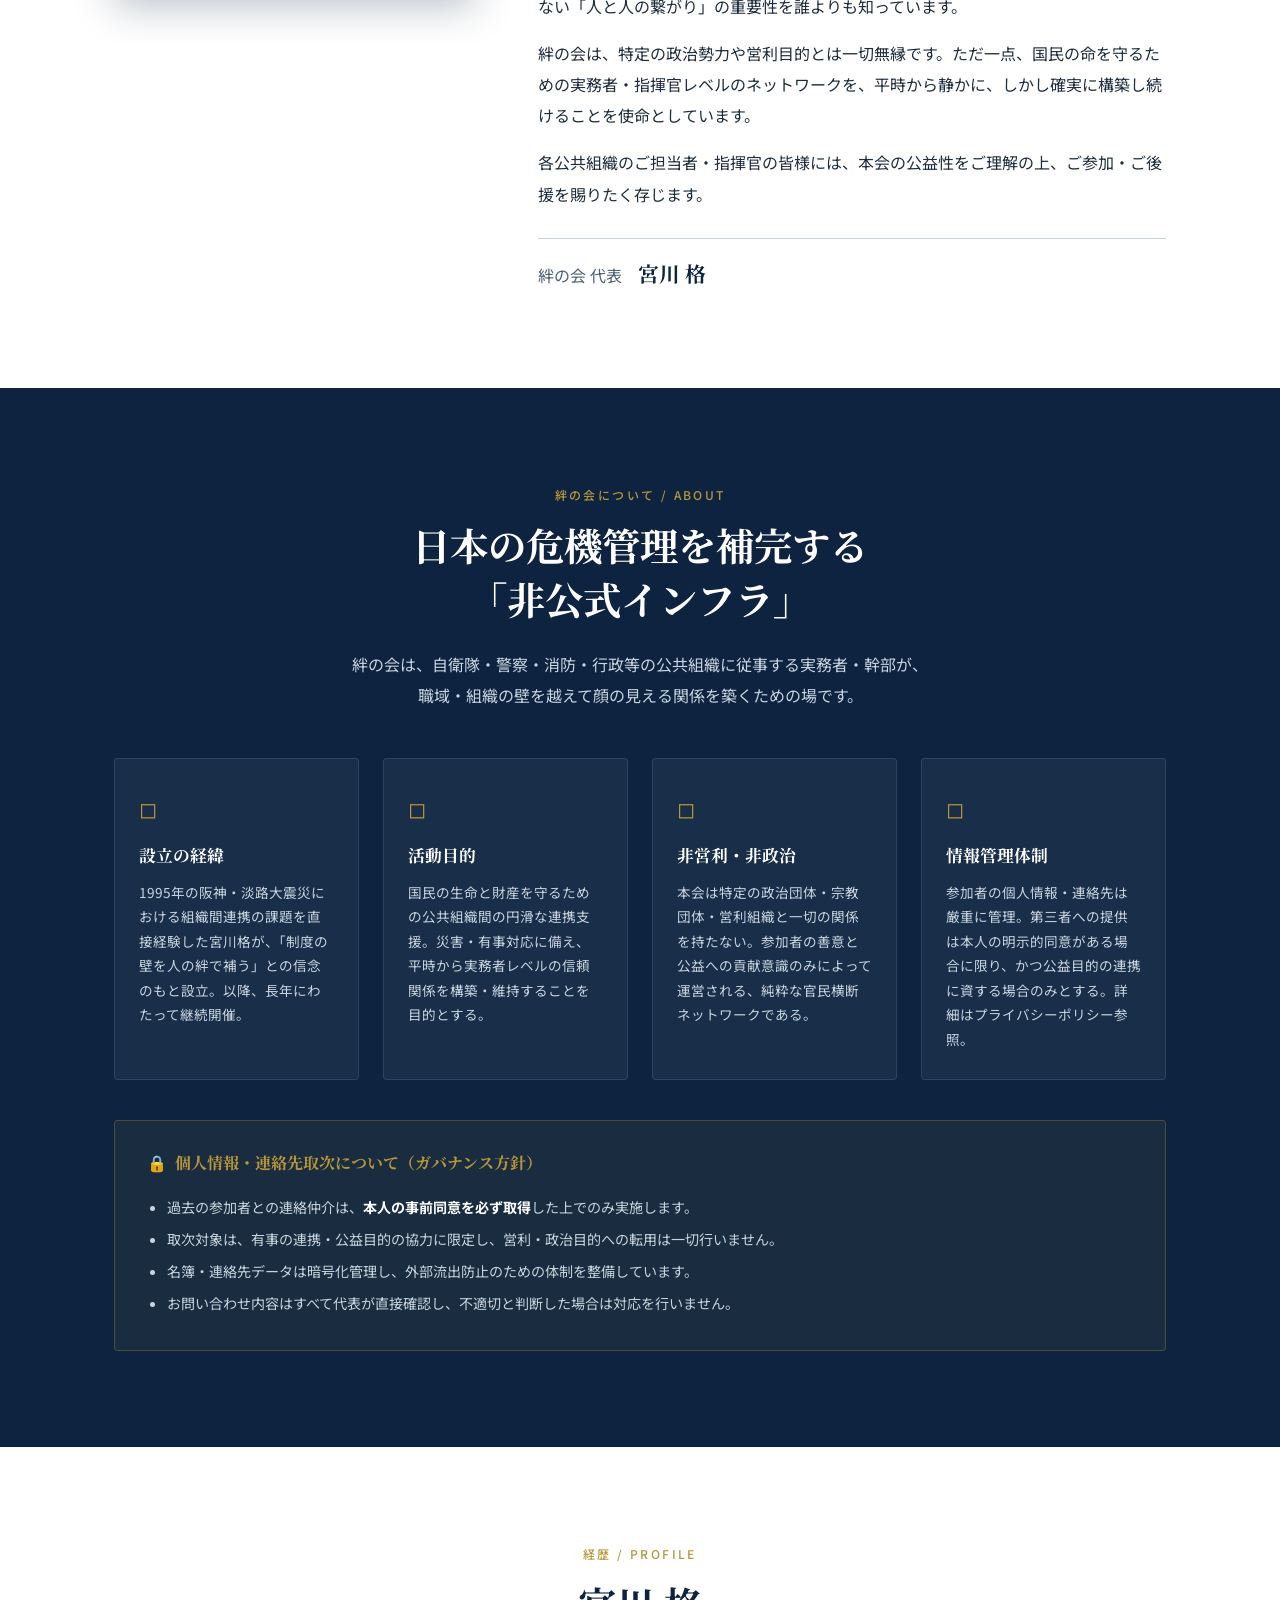
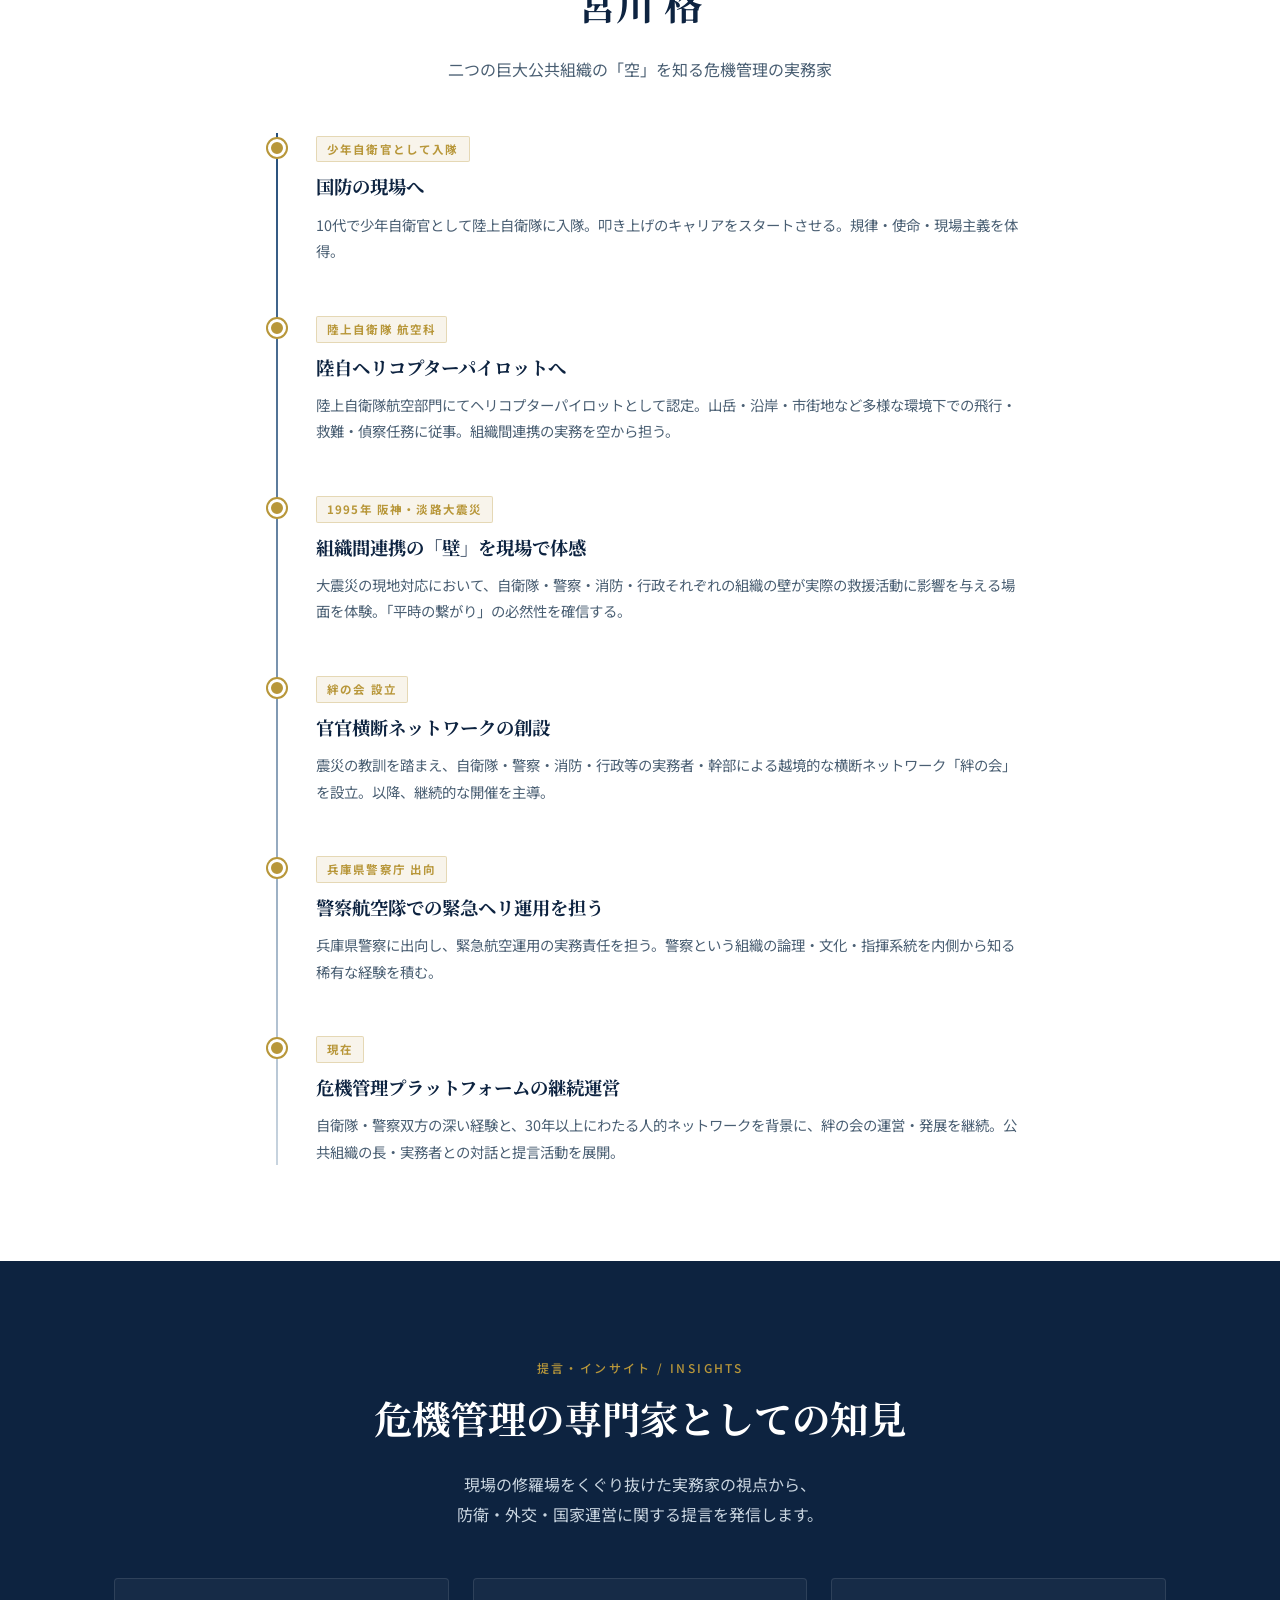
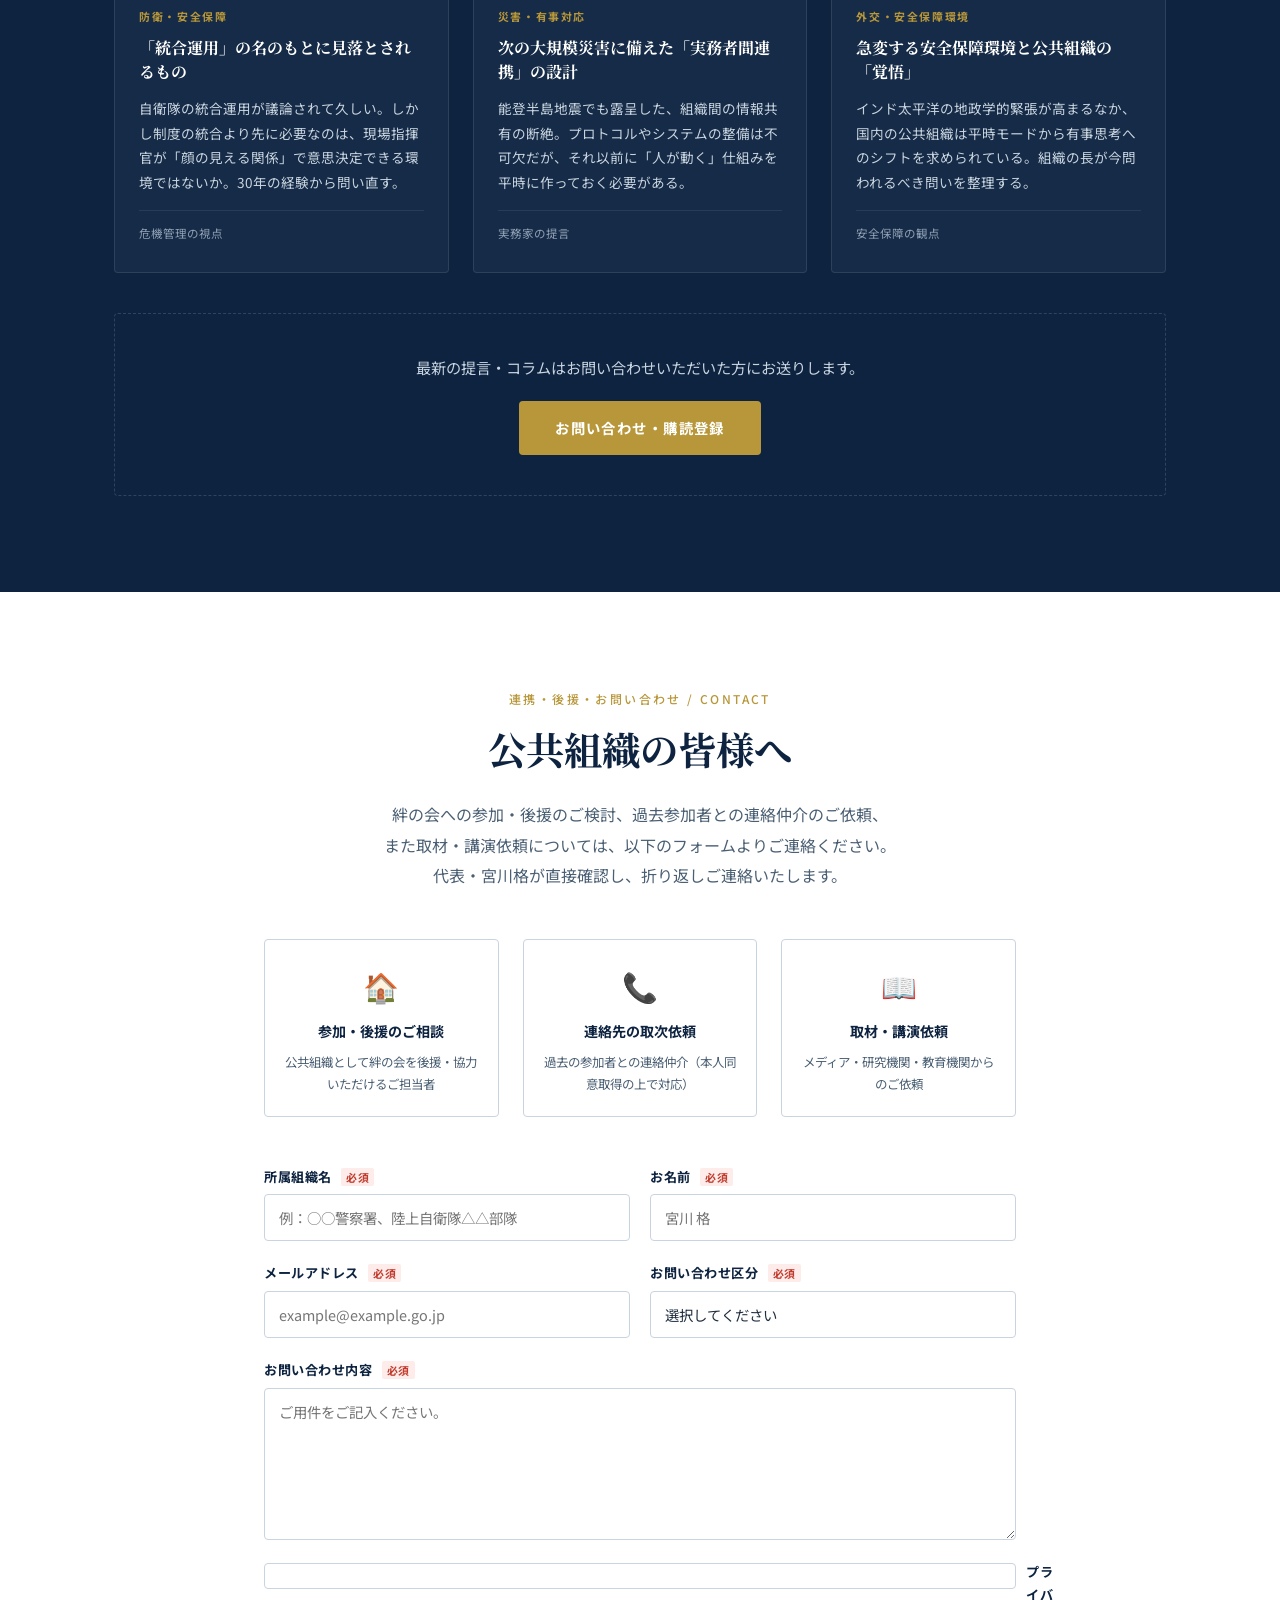
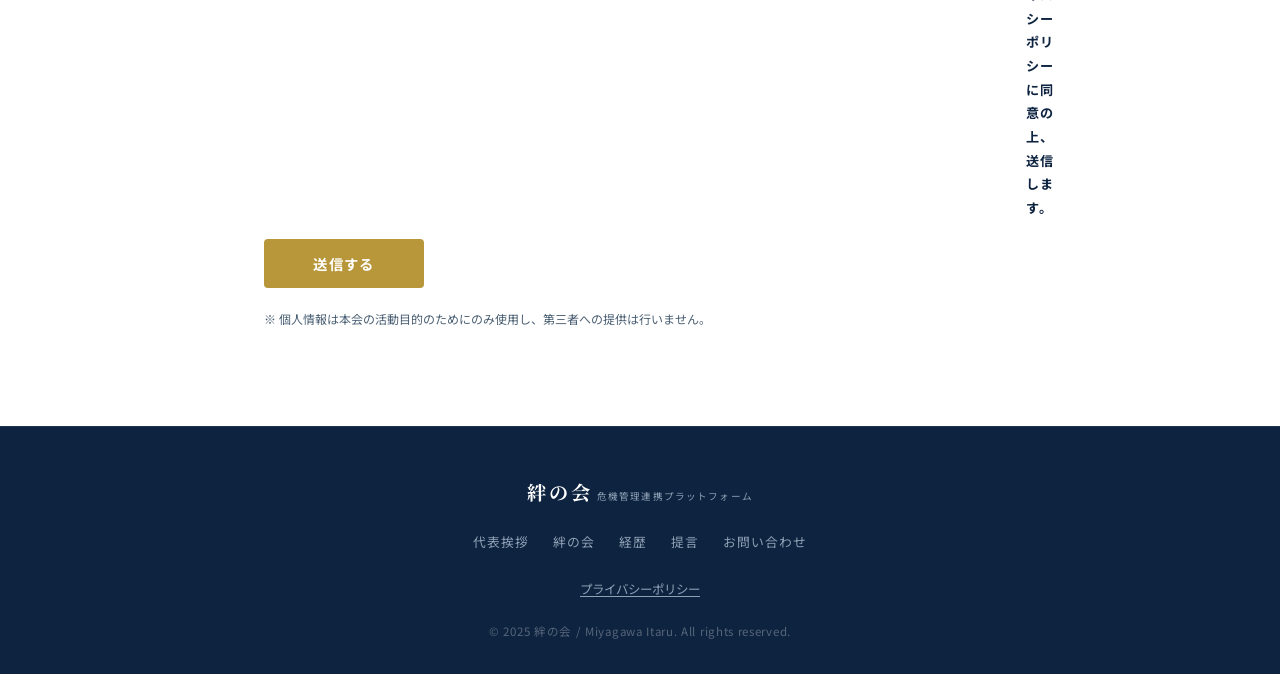
==== commit 7077193a: "connect contact form to Formspree" ====
--- a/index.html
+++ b/index.html
@@ -274,7 +274,7 @@
       </div>
     </div>
 
-    <form class="contact-form fade-in" id="contact-form" novalidate>
+    <form class="contact-form fade-in" id="contact-form" action="https://formspree.io/f/meennend" method="POST" novalidate>
       <div class="form-row">
         <div class="form-group">
           <label for="org">所属組織名 <span class="req">必須</span></label>
